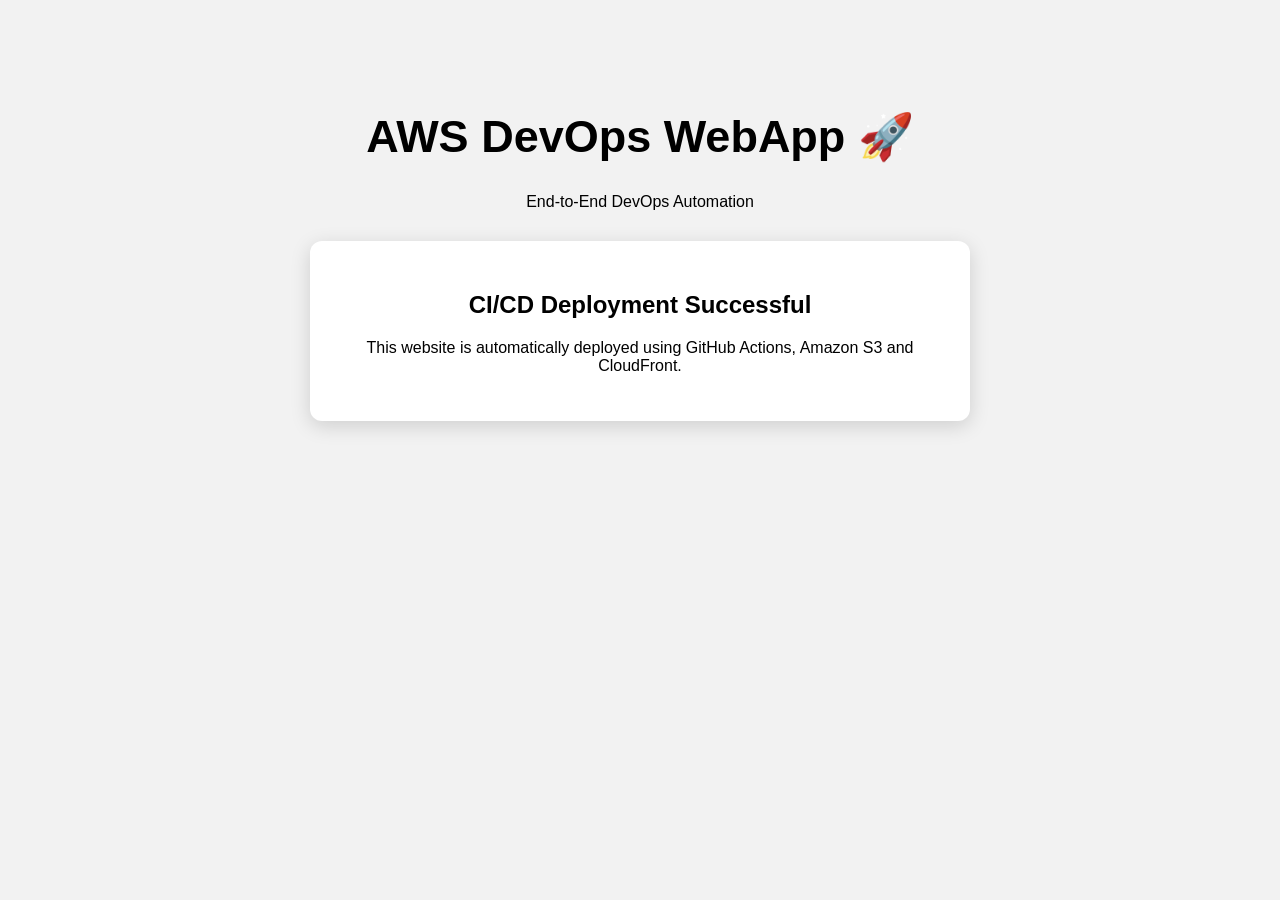
==== index.html @ 2523f061 "Initial commit" ====
<!DOCTYPE html>
<html lang="en">

<head>
    <meta charset="UTF-8">
    <meta name="viewport" content="width=device-width, initial-scale=1.0">

    <title>AWS DevOps WebApp</title>

    <link rel="stylesheet" href="style.css">
</head>

<body>

    <div class="container">

        <h1>AWS DevOps WebApp 🚀</h1>

        <p>End-to-End DevOps Automation</p>

        <div class="card">

            <h2>CI/CD Deployment Successful</h2>

            <p>
                This website is automatically deployed using
                GitHub Actions, Amazon S3 and CloudFront.
            </p>

        </div>

    </div>

</body>

</html>
---- style.css ----
body {
    margin: 0;
    padding: 0;

    font-family: Arial, sans-serif;

    background: #f2f2f2;
}

.container {
    text-align: center;

    padding: 80px 20px;
}

h1 {
    font-size: 45px;
}

.card {
    max-width: 600px;

    margin: 30px auto;

    padding: 30px;

    background: white;

    border-radius: 12px;

    box-shadow: 0 5px 20px rgba(0, 0, 0, 0.15);
}
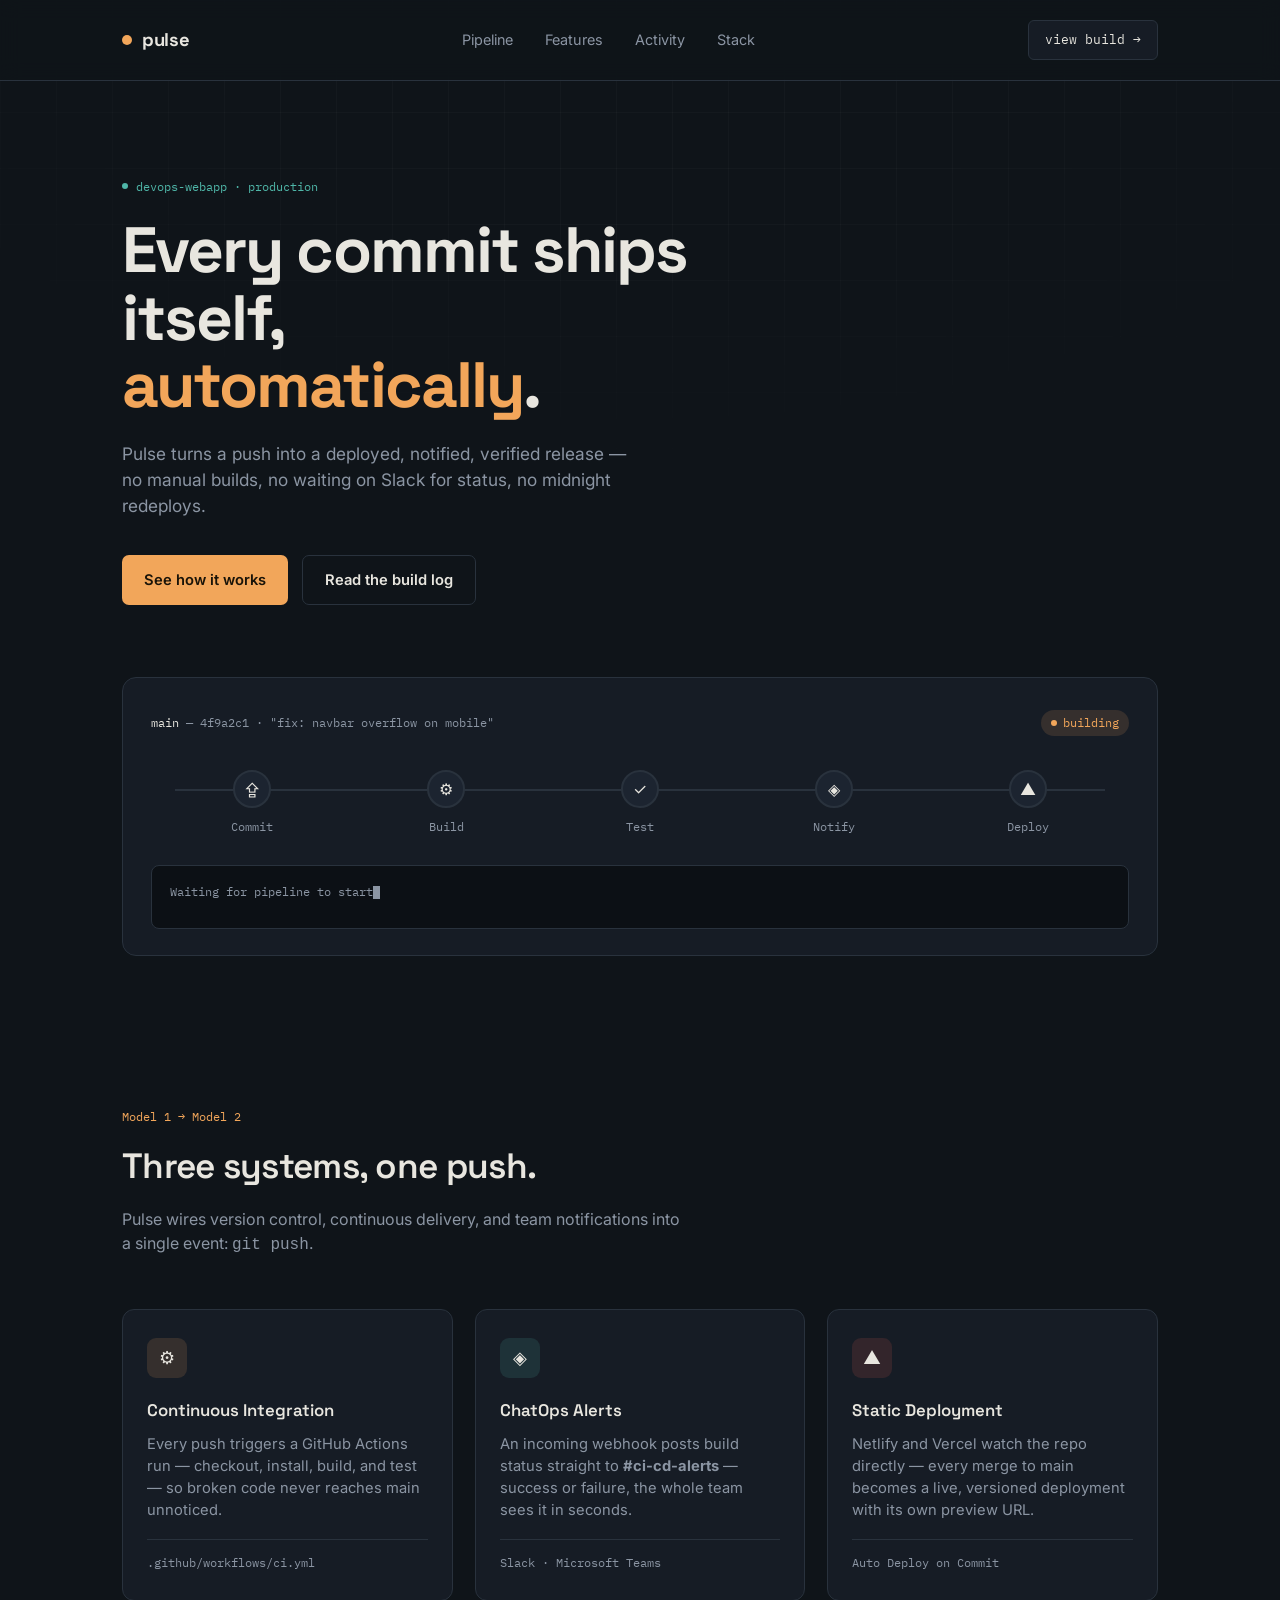
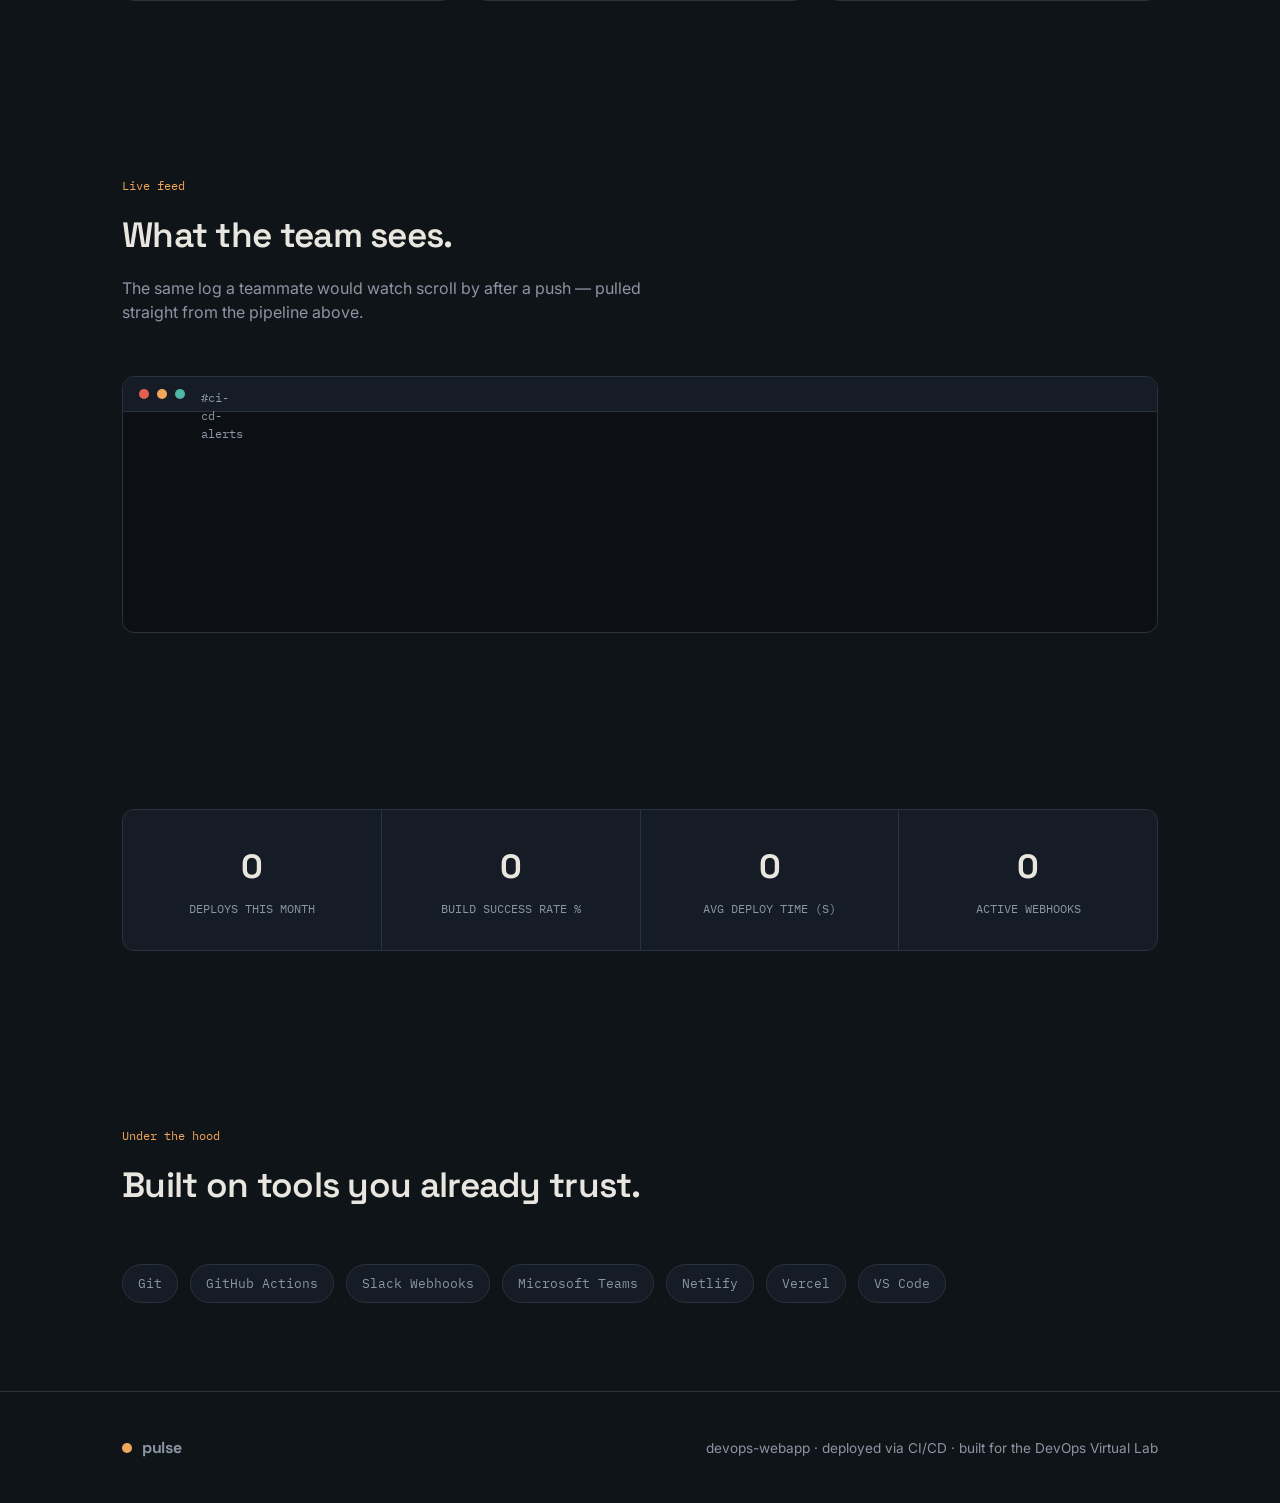
==== commit 04d719ca: "Fix stylesheet link: use style.css" ====
--- a/index.html
+++ b/index.html
@@ -1,36 +1,141 @@
 <!DOCTYPE html>
 <html lang="en">
-
 <head>
-    <meta charset="UTF-8">
-    <meta name="viewport" content="width=device-width, initial-scale=1.0">
-
-    <title>AWS DevOps WebApp</title>
-
-    <link rel="stylesheet" href="style.css">
+<meta charset="UTF-8">
+<meta name="viewport" content="width=device-width, initial-scale=1.0">
+<title>Pulse — team activity, shipped automatically</title>
+<link rel="preconnect" href="https://fonts.googleapis.com">
+<link rel="preconnect" href="https://fonts.gstatic.com" crossorigin>
+<link href="https://fonts.googleapis.com/css2?family=Space+Grotesk:wght@400;500;600;700&family=Inter:wght@400;500;600&family=IBM+Plex+Mono:wght@400;500&display=swap" rel="stylesheet">
+<link rel="stylesheet" href="style.css">
 </head>
-
 <body>
 
-    <div class="container">
+<div class="grid-bg"></div>
 
-        <h1>AWS DevOps WebApp 🚀</h1>
+<header>
+  <nav>
+    <div class="logo"><span class="logo-dot"></span>pulse</div>
+    <div class="nav-links">
+      <a href="#pipeline">Pipeline</a>
+      <a href="#features">Features</a>
+      <a href="#activity">Activity</a>
+      <a href="#stack">Stack</a>
+    </div>
+    <a class="nav-cta" href="#pipeline">view build →</a>
+  </nav>
+</header>
 
-        <p>End-to-End DevOps Automation</p>
+<main class="wrap">
 
-        <div class="card">
-
-            <h2>CI/CD Deployment Successful</h2>
-
-            <p>
-                This website is automatically deployed using
-                GitHub Actions, Amazon S3 and CloudFront.
-            </p>
-
-        </div>
-
+  <section class="hero" id="pipeline">
+    <div class="eyebrow">devops-webapp · production</div>
+    <h1>Every commit ships<br>itself, <em>automatically</em>.</h1>
+    <p class="hero-sub">Pulse turns a push into a deployed, notified, verified release — no manual builds, no waiting on Slack for status, no midnight redeploys.</p>
+    <div class="hero-ctas">
+      <a class="btn btn-primary" href="#features">See how it works</a>
+      <a class="btn btn-ghost" href="#activity">Read the build log</a>
     </div>
 
+    <div class="pipeline-card">
+      <div class="pipeline-head">
+        <span><span class="repo">main</span> — 4f9a2c1 · "fix: navbar overflow on mobile"</span>
+        <span class="status-pill deploying" id="statusPill"><span class="dot"></span><span id="statusText">building</span></span>
+      </div>
+
+      <div class="pipeline-track">
+        <div class="pipeline-line"><div class="pipeline-line-fill" id="lineFill"></div></div>
+        <div class="stage" data-stage="0"><div class="stage-node">⇪</div><div class="stage-label">Commit</div></div>
+        <div class="stage" data-stage="1"><div class="stage-node">⚙</div><div class="stage-label">Build</div></div>
+        <div class="stage" data-stage="2"><div class="stage-node">✓</div><div class="stage-label">Test</div></div>
+        <div class="stage" data-stage="3"><div class="stage-node">◈</div><div class="stage-label">Notify</div></div>
+        <div class="stage" data-stage="4"><div class="stage-node">▲</div><div class="stage-label">Deploy</div></div>
+      </div>
+
+      <div class="pipeline-log" id="pipelineLog">
+        <div class="line">Waiting for pipeline to start<span class="cursor"></span></div>
+      </div>
+    </div>
+  </section>
+
+  <section id="features">
+    <div class="section-head">
+      <div class="section-label">Model 1 → Model 2</div>
+      <h2>Three systems, one push.</h2>
+      <p class="section-sub">Pulse wires version control, continuous delivery, and team notifications into a single event: <code>git push</code>.</p>
+    </div>
+    <div class="card-grid">
+      <div class="feature-card">
+        <div class="feature-icon ci">⚙</div>
+        <h3>Continuous Integration</h3>
+        <p>Every push triggers a GitHub Actions run — checkout, install, build, and test — so broken code never reaches main unnoticed.</p>
+        <div class="feature-meta">.github/workflows/ci.yml</div>
+      </div>
+      <div class="feature-card">
+        <div class="feature-icon chatops">◈</div>
+        <h3>ChatOps Alerts</h3>
+        <p>An incoming webhook posts build status straight to <strong>#ci-cd-alerts</strong> — success or failure, the whole team sees it in seconds.</p>
+        <div class="feature-meta">Slack · Microsoft Teams</div>
+      </div>
+      <div class="feature-card">
+        <div class="feature-icon cd">▲</div>
+        <h3>Static Deployment</h3>
+        <p>Netlify and Vercel watch the repo directly — every merge to main becomes a live, versioned deployment with its own preview URL.</p>
+        <div class="feature-meta">Auto Deploy on Commit</div>
+      </div>
+    </div>
+  </section>
+
+  <section id="activity">
+    <div class="section-head">
+      <div class="section-label">Live feed</div>
+      <h2>What the team sees.</h2>
+      <p class="section-sub">The same log a teammate would watch scroll by after a push — pulled straight from the pipeline above.</p>
+    </div>
+    <div class="terminal">
+      <div class="terminal-bar">
+        <span></span><span></span><span></span>
+        <span class="terminal-title">#ci-cd-alerts</span>
+      </div>
+      <div class="terminal-body" id="terminalBody"></div>
+    </div>
+  </section>
+
+  <section id="metrics-section">
+    <div class="metrics">
+      <div class="metric"><div class="metric-num" data-target="128" id="m1">0</div><div class="metric-label">DEPLOYS THIS MONTH</div></div>
+      <div class="metric"><div class="metric-num" data-target="99" id="m2">0</div><div class="metric-label">BUILD SUCCESS RATE %</div></div>
+      <div class="metric"><div class="metric-num" data-target="47" id="m3">0</div><div class="metric-label">AVG DEPLOY TIME (S)</div></div>
+      <div class="metric"><div class="metric-num" data-target="6" id="m4">0</div><div class="metric-label">ACTIVE WEBHOOKS</div></div>
+    </div>
+  </section>
+
+  <section id="stack">
+    <div class="section-head">
+      <div class="section-label">Under the hood</div>
+      <h2>Built on tools you already trust.</h2>
+    </div>
+    <div class="stack-strip">
+      <span class="stack-chip">Git</span>
+      <span class="stack-chip">GitHub Actions</span>
+      <span class="stack-chip">Slack Webhooks</span>
+      <span class="stack-chip">Microsoft Teams</span>
+      <span class="stack-chip">Netlify</span>
+      <span class="stack-chip">Vercel</span>
+      <span class="stack-chip">VS Code</span>
+    </div>
+  </section>
+
+</main>
+
+<footer>
+  <div class="wrap footer-row">
+    <div class="logo"><span class="logo-dot"></span>pulse</div>
+    <span>devops-webapp · deployed via CI/CD · built for the DevOps Virtual Lab</span>
+  </div>
+</footer>
+
+<script src="script.js"></script>
+
 </body>
-
 </html>
--- a/style.css
+++ b/style.css
@@ -1,32 +1,507 @@
-body {
-    margin: 0;
-    padding: 0;
-
-    font-family: Arial, sans-serif;
-
-    background: #f2f2f2;
-}
-
-.container {
-    text-align: center;
-
-    padding: 80px 20px;
-}
-
-h1 {
-    font-size: 45px;
-}
-
-.card {
-    max-width: 600px;
-
-    margin: 30px auto;
-
-    padding: 30px;
-
-    background: white;
-
-    border-radius: 12px;
-
-    box-shadow: 0 5px 20px rgba(0, 0, 0, 0.15);
-}+:root{
+    --bg: #0F1419;
+    --surface: #161C25;
+    --surface-raised: #1C2430;
+    --border: #29323D;
+    --text: #E8E6DF;
+    --text-dim: #8B95A3;
+    --amber: #F2A65A;
+    --teal: #4FB6A8;
+    --coral: #E2604F;
+    --font-display: 'Space Grotesk', sans-serif;
+    --font-body: 'Inter', sans-serif;
+    --font-mono: 'IBM Plex Mono', monospace;
+  }
+
+  *{ margin:0; padding:0; box-sizing:border-box; }
+
+  html{ scroll-behavior:smooth; }
+
+  body{
+    background:var(--bg);
+    color:var(--text);
+    font-family:var(--font-body);
+    line-height:1.5;
+    overflow-x:hidden;
+  }
+
+  a{ color:inherit; text-decoration:none; }
+
+  ::selection{ background:var(--amber); color:#101418; }
+
+  :focus-visible{
+    outline:2px solid var(--amber);
+    outline-offset:3px;
+  }
+
+  .wrap{
+    max-width:1100px;
+    margin:0 auto;
+    padding:0 32px;
+  }
+
+  /* background texture */
+  .grid-bg{
+    position:fixed;
+    inset:0;
+    background-image:
+      linear-gradient(rgba(255,255,255,0.025) 1px, transparent 1px),
+      linear-gradient(90deg, rgba(255,255,255,0.025) 1px, transparent 1px);
+    background-size:56px 56px;
+    mask-image:radial-gradient(ellipse 80% 60% at 50% 0%, black 40%, transparent 90%);
+    pointer-events:none;
+    z-index:0;
+  }
+
+  /* ===== NAV ===== */
+  header{
+    position:sticky;
+    top:0;
+    z-index:50;
+    background:rgba(15,20,25,0.85);
+    backdrop-filter:blur(10px);
+    border-bottom:1px solid var(--border);
+  }
+
+  nav{
+    display:flex;
+    align-items:center;
+    justify-content:space-between;
+    padding:20px 32px;
+    max-width:1100px;
+    margin:0 auto;
+  }
+
+  .logo{
+    display:flex;
+    align-items:center;
+    gap:10px;
+    font-family:var(--font-display);
+    font-weight:700;
+    font-size:1.15rem;
+    letter-spacing:-0.02em;
+  }
+
+  .logo-dot{
+    width:10px;
+    height:10px;
+    border-radius:50%;
+    background:var(--amber);
+    box-shadow:0 0 0 0 rgba(242,166,90,0.5);
+    animation:ping 2.4s ease-out infinite;
+  }
+
+  @keyframes ping{
+    0%{ box-shadow:0 0 0 0 rgba(242,166,90,0.45); }
+    70%{ box-shadow:0 0 0 9px rgba(242,166,90,0); }
+    100%{ box-shadow:0 0 0 0 rgba(242,166,90,0); }
+  }
+
+  .nav-links{
+    display:flex;
+    gap:32px;
+    font-size:0.9rem;
+    color:var(--text-dim);
+  }
+
+  .nav-links a:hover{ color:var(--text); }
+
+  .nav-cta{
+    font-family:var(--font-mono);
+    font-size:0.82rem;
+    padding:9px 16px;
+    border:1px solid var(--border);
+    border-radius:6px;
+    color:var(--text);
+    background:var(--surface);
+    transition:border-color 0.2s, background 0.2s;
+  }
+  .nav-cta:hover{ border-color:var(--amber); background:var(--surface-raised); }
+
+  @media (max-width:720px){
+    .nav-links{ display:none; }
+  }
+
+  /* ===== HERO ===== */
+  .hero{
+    position:relative;
+    z-index:1;
+    padding:96px 0 64px;
+  }
+
+  .eyebrow{
+    font-family:var(--font-mono);
+    font-size:0.78rem;
+    color:var(--teal);
+    display:flex;
+    align-items:center;
+    gap:8px;
+    margin-bottom:22px;
+  }
+  .eyebrow::before{
+    content:"";
+    width:6px; height:6px;
+    background:var(--teal);
+    border-radius:50%;
+  }
+
+  h1{
+    font-family:var(--font-display);
+    font-weight:700;
+    font-size:clamp(2.4rem, 5.5vw, 4rem);
+    letter-spacing:-0.03em;
+    line-height:1.05;
+    max-width:14ch;
+    margin-bottom:22px;
+  }
+
+  h1 em{
+    font-style:normal;
+    color:var(--amber);
+  }
+
+  .hero-sub{
+    font-size:1.08rem;
+    color:var(--text-dim);
+    max-width:46ch;
+    margin-bottom:36px;
+  }
+
+  .hero-ctas{
+    display:flex;
+    gap:14px;
+    flex-wrap:wrap;
+    margin-bottom:72px;
+  }
+
+  .btn{
+    font-family:var(--font-body);
+    font-weight:600;
+    font-size:0.92rem;
+    padding:13px 22px;
+    border-radius:7px;
+    transition:transform 0.15s, box-shadow 0.15s, background 0.15s;
+    display:inline-flex;
+    align-items:center;
+    gap:8px;
+  }
+  .btn-primary{
+    background:var(--amber);
+    color:#191308;
+  }
+  .btn-primary:hover{ transform:translateY(-1px); box-shadow:0 8px 20px -8px rgba(242,166,90,0.5); }
+  .btn-ghost{
+    border:1px solid var(--border);
+    color:var(--text);
+  }
+  .btn-ghost:hover{ border-color:var(--text-dim); }
+
+  /* ===== PIPELINE — signature element ===== */
+  .pipeline-card{
+    background:var(--surface);
+    border:1px solid var(--border);
+    border-radius:14px;
+    padding:32px 28px 26px;
+    position:relative;
+    overflow:hidden;
+  }
+
+  .pipeline-head{
+    display:flex;
+    justify-content:space-between;
+    align-items:center;
+    margin-bottom:34px;
+    font-family:var(--font-mono);
+    font-size:0.78rem;
+    color:var(--text-dim);
+  }
+
+  .pipeline-head .repo{ color:var(--text); }
+
+  .status-pill{
+    display:inline-flex;
+    align-items:center;
+    gap:6px;
+    padding:4px 10px;
+    border-radius:100px;
+    background:rgba(79,182,168,0.12);
+    color:var(--teal);
+    font-size:0.74rem;
+  }
+  .status-pill.deploying{ background:rgba(242,166,90,0.14); color:var(--amber); }
+  .status-pill .dot{ width:6px; height:6px; border-radius:50%; background:currentColor; }
+
+  .pipeline-track{
+    position:relative;
+    display:flex;
+    justify-content:space-between;
+    align-items:flex-start;
+    padding:0 4px;
+  }
+
+  .pipeline-line{
+    position:absolute;
+    top:19px;
+    left:24px;
+    right:24px;
+    height:2px;
+    background:var(--border);
+    z-index:0;
+  }
+  .pipeline-line-fill{
+    position:absolute;
+    top:0; left:0;
+    height:100%;
+    width:0%;
+    background:linear-gradient(90deg, var(--teal), var(--amber));
+    transition:width 0.5s ease;
+  }
+
+  .stage{
+    position:relative;
+    z-index:1;
+    display:flex;
+    flex-direction:column;
+    align-items:center;
+    gap:10px;
+    width:20%;
+  }
+
+  .stage-node{
+    width:38px; height:38px;
+    border-radius:50%;
+    background:var(--surface-raised);
+    border:2px solid var(--border);
+    display:flex;
+    align-items:center;
+    justify-content:center;
+    font-size:16px;
+    transition:border-color 0.3s, background 0.3s, transform 0.3s;
+  }
+  .stage.active .stage-node{
+    border-color:var(--amber);
+    background:rgba(242,166,90,0.12);
+    transform:scale(1.08);
+  }
+  .stage.done .stage-node{
+    border-color:var(--teal);
+    background:rgba(79,182,168,0.12);
+  }
+
+  .stage-label{
+    font-family:var(--font-mono);
+    font-size:0.72rem;
+    color:var(--text-dim);
+    text-align:center;
+    transition:color 0.3s;
+  }
+  .stage.active .stage-label, .stage.done .stage-label{ color:var(--text); }
+
+  .pipeline-log{
+    margin-top:30px;
+    background:#0C1015;
+    border:1px solid var(--border);
+    border-radius:8px;
+    padding:16px 18px;
+    font-family:var(--font-mono);
+    font-size:0.78rem;
+    color:var(--text-dim);
+    min-height:64px;
+  }
+  .pipeline-log .line{ margin-bottom:4px; }
+  .pipeline-log .line:last-child{ margin-bottom:0; }
+  .pipeline-log .ok{ color:var(--teal); }
+  .pipeline-log .tag{ color:var(--amber); }
+  .pipeline-log .cursor{
+    display:inline-block;
+    width:7px; height:13px;
+    background:var(--text-dim);
+    vertical-align:middle;
+    animation:blink 1s step-end infinite;
+  }
+  @keyframes blink{ 50%{ opacity:0; } }
+
+  @media (max-width:640px){
+    .pipeline-track{ flex-wrap:wrap; row-gap:22px; }
+    .stage{ width:33.3%; }
+    .pipeline-line{ display:none; }
+  }
+
+  /* ===== SECTIONS ===== */
+  section{ position:relative; z-index:1; padding:88px 0; }
+
+  .section-head{ margin-bottom:52px; max-width:56ch; }
+
+  .section-label{
+    font-family:var(--font-mono);
+    font-size:0.76rem;
+    color:var(--amber);
+    margin-bottom:14px;
+  }
+
+  h2{
+    font-family:var(--font-display);
+    font-weight:600;
+    font-size:clamp(1.6rem, 3vw, 2.2rem);
+    letter-spacing:-0.02em;
+    margin-bottom:14px;
+  }
+
+  .section-sub{ color:var(--text-dim); font-size:1rem; }
+
+  .card-grid{
+    display:grid;
+    grid-template-columns:repeat(3, 1fr);
+    gap:22px;
+  }
+  @media (max-width:800px){ .card-grid{ grid-template-columns:1fr; } }
+
+  .feature-card{
+    background:var(--surface);
+    border:1px solid var(--border);
+    border-radius:12px;
+    padding:28px 24px;
+    transition:border-color 0.25s, transform 0.25s;
+  }
+  .feature-card:hover{ border-color:#3A4453; transform:translateY(-3px); }
+
+  .feature-icon{
+    width:40px; height:40px;
+    border-radius:9px;
+    display:flex; align-items:center; justify-content:center;
+    font-size:18px;
+    margin-bottom:20px;
+  }
+  .feature-icon.ci{ background:rgba(242,166,90,0.14); }
+  .feature-icon.chatops{ background:rgba(79,182,168,0.14); }
+  .feature-icon.cd{ background:rgba(226,96,79,0.14); }
+
+  .feature-card h3{
+    font-family:var(--font-display);
+    font-size:1.05rem;
+    font-weight:600;
+    margin-bottom:10px;
+  }
+  .feature-card p{ color:var(--text-dim); font-size:0.92rem; }
+
+  .feature-meta{
+    margin-top:18px;
+    font-family:var(--font-mono);
+    font-size:0.72rem;
+    color:var(--text-dim);
+    border-top:1px solid var(--border);
+    padding-top:14px;
+  }
+
+  /* ===== TERMINAL / commit feed ===== */
+  .terminal{
+    background:#0C1015;
+    border:1px solid var(--border);
+    border-radius:12px;
+    overflow:hidden;
+  }
+  .terminal-bar{
+    display:flex;
+    align-items:center;
+    gap:8px;
+    padding:12px 16px;
+    border-bottom:1px solid var(--border);
+    background:var(--surface);
+  }
+  .terminal-bar span{ width:10px; height:10px; border-radius:50%; }
+  .terminal-bar span:nth-child(1){ background:#E2604F; }
+  .terminal-bar span:nth-child(2){ background:#F2A65A; }
+  .terminal-bar span:nth-child(3){ background:#4FB6A8; }
+  .terminal-title{
+    margin-left:8px;
+    font-family:var(--font-mono);
+    font-size:0.76rem;
+    color:var(--text-dim);
+  }
+  .terminal-body{
+    padding:22px 20px;
+    font-family:var(--font-mono);
+    font-size:0.85rem;
+    line-height:1.85;
+    min-height:220px;
+  }
+  .terminal-body .prompt{ color:var(--teal); }
+  .terminal-body .path{ color:var(--amber); }
+  .terminal-body .comment{ color:var(--text-dim); }
+  .terminal-body .out{ color:var(--text); }
+  .type-cursor{
+    display:inline-block;
+    width:8px; height:15px;
+    background:var(--text);
+    vertical-align:middle;
+    margin-left:2px;
+    animation:blink 1s step-end infinite;
+  }
+
+  /* ===== METRICS ===== */
+  .metrics{
+    display:grid;
+    grid-template-columns:repeat(4, 1fr);
+    gap:1px;
+    background:var(--border);
+    border:1px solid var(--border);
+    border-radius:12px;
+    overflow:hidden;
+  }
+  @media (max-width:700px){ .metrics{ grid-template-columns:repeat(2, 1fr); } }
+
+  .metric{
+    background:var(--surface);
+    padding:32px 24px;
+    text-align:center;
+  }
+  .metric-num{
+    font-family:var(--font-display);
+    font-weight:700;
+    font-size:2.1rem;
+    color:var(--text);
+    letter-spacing:-0.02em;
+  }
+  .metric-label{
+    font-family:var(--font-mono);
+    font-size:0.74rem;
+    color:var(--text-dim);
+    margin-top:8px;
+  }
+
+  /* ===== STACK STRIP ===== */
+  .stack-strip{
+    display:flex;
+    flex-wrap:wrap;
+    gap:12px;
+  }
+  .stack-chip{
+    font-family:var(--font-mono);
+    font-size:0.8rem;
+    padding:9px 15px;
+    border:1px solid var(--border);
+    border-radius:100px;
+    color:var(--text-dim);
+    background:var(--surface);
+  }
+
+  /* ===== FOOTER ===== */
+  footer{
+    border-top:1px solid var(--border);
+    padding:44px 0;
+    position:relative; z-index:1;
+  }
+  .footer-row{
+    display:flex;
+    justify-content:space-between;
+    align-items:center;
+    flex-wrap:wrap;
+    gap:16px;
+    font-size:0.85rem;
+    color:var(--text-dim);
+  }
+  .footer-row .logo{ font-size:1rem; }
+
+  @media (prefers-reduced-motion: reduce){
+    *{ animation-duration:0.001ms !important; animation-iteration-count:1 !important; transition-duration:0.001ms !important; scroll-behavior:auto !important; }
+  }
